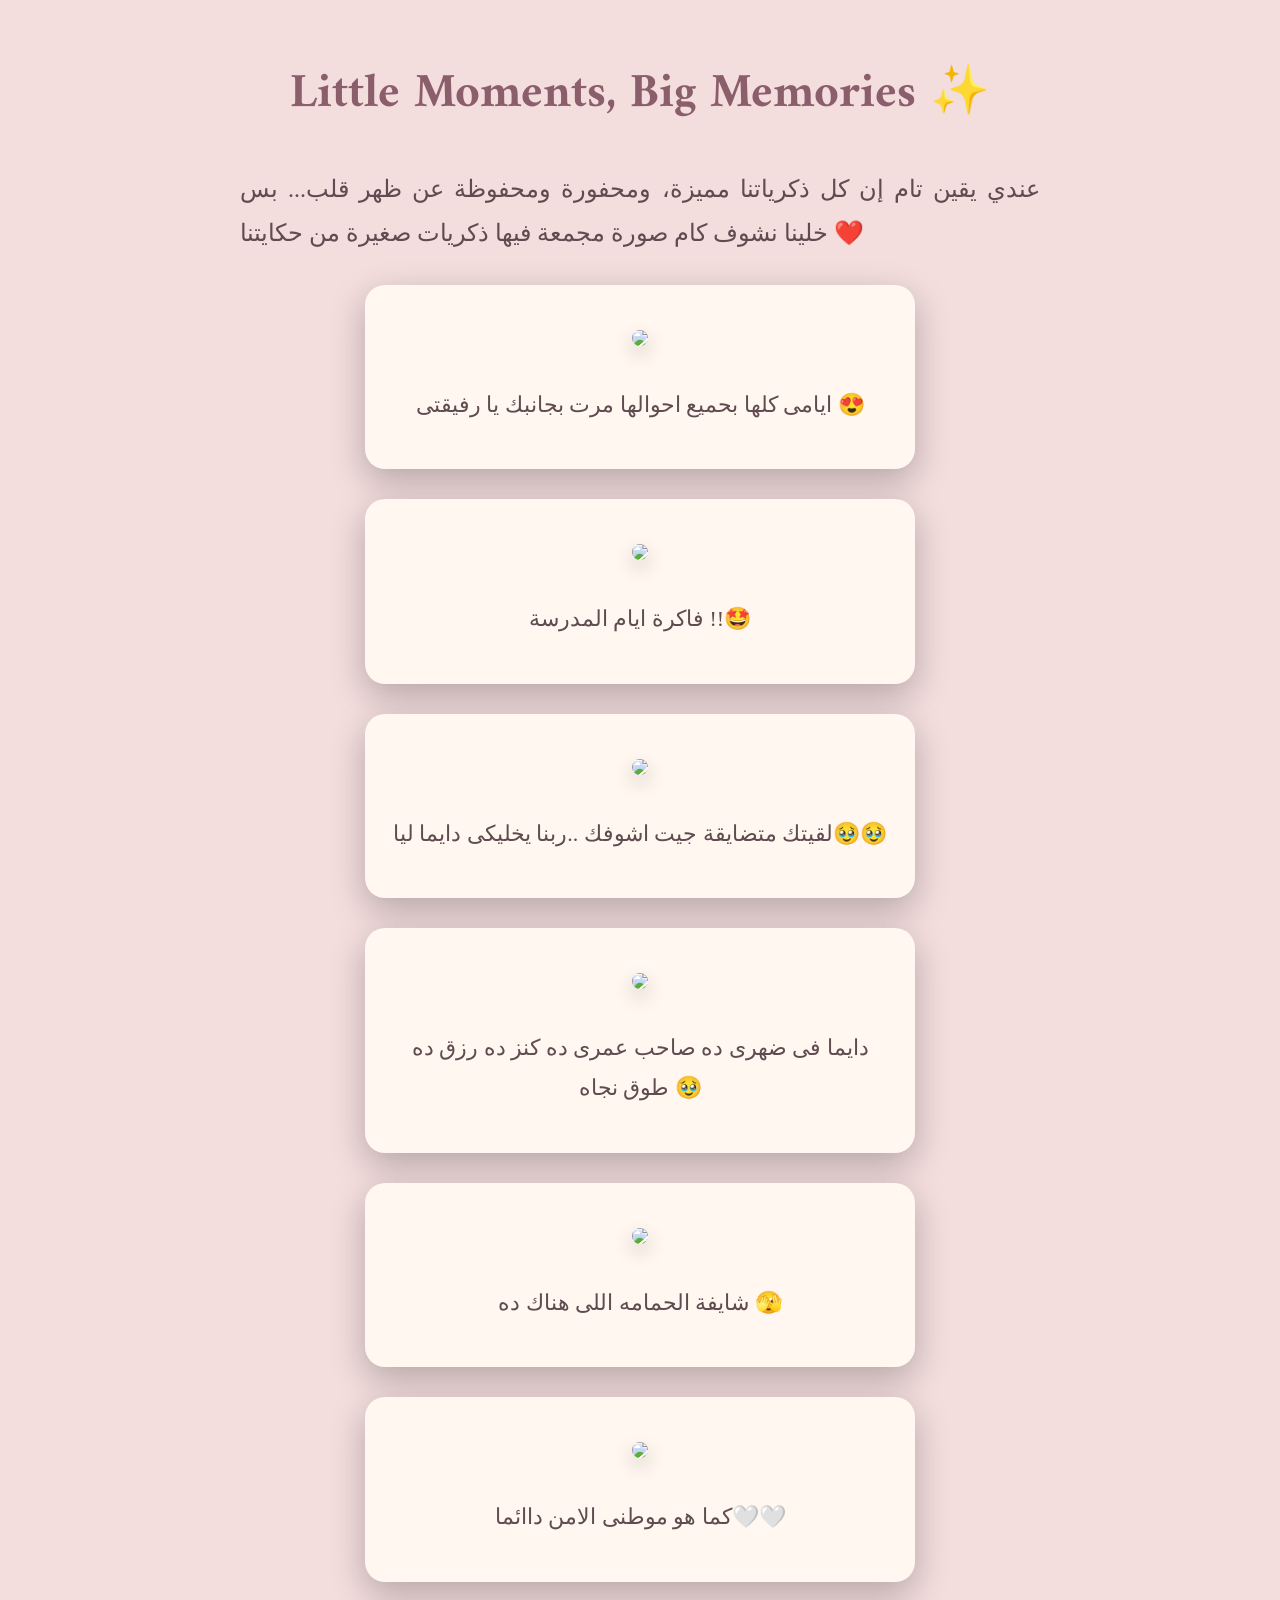
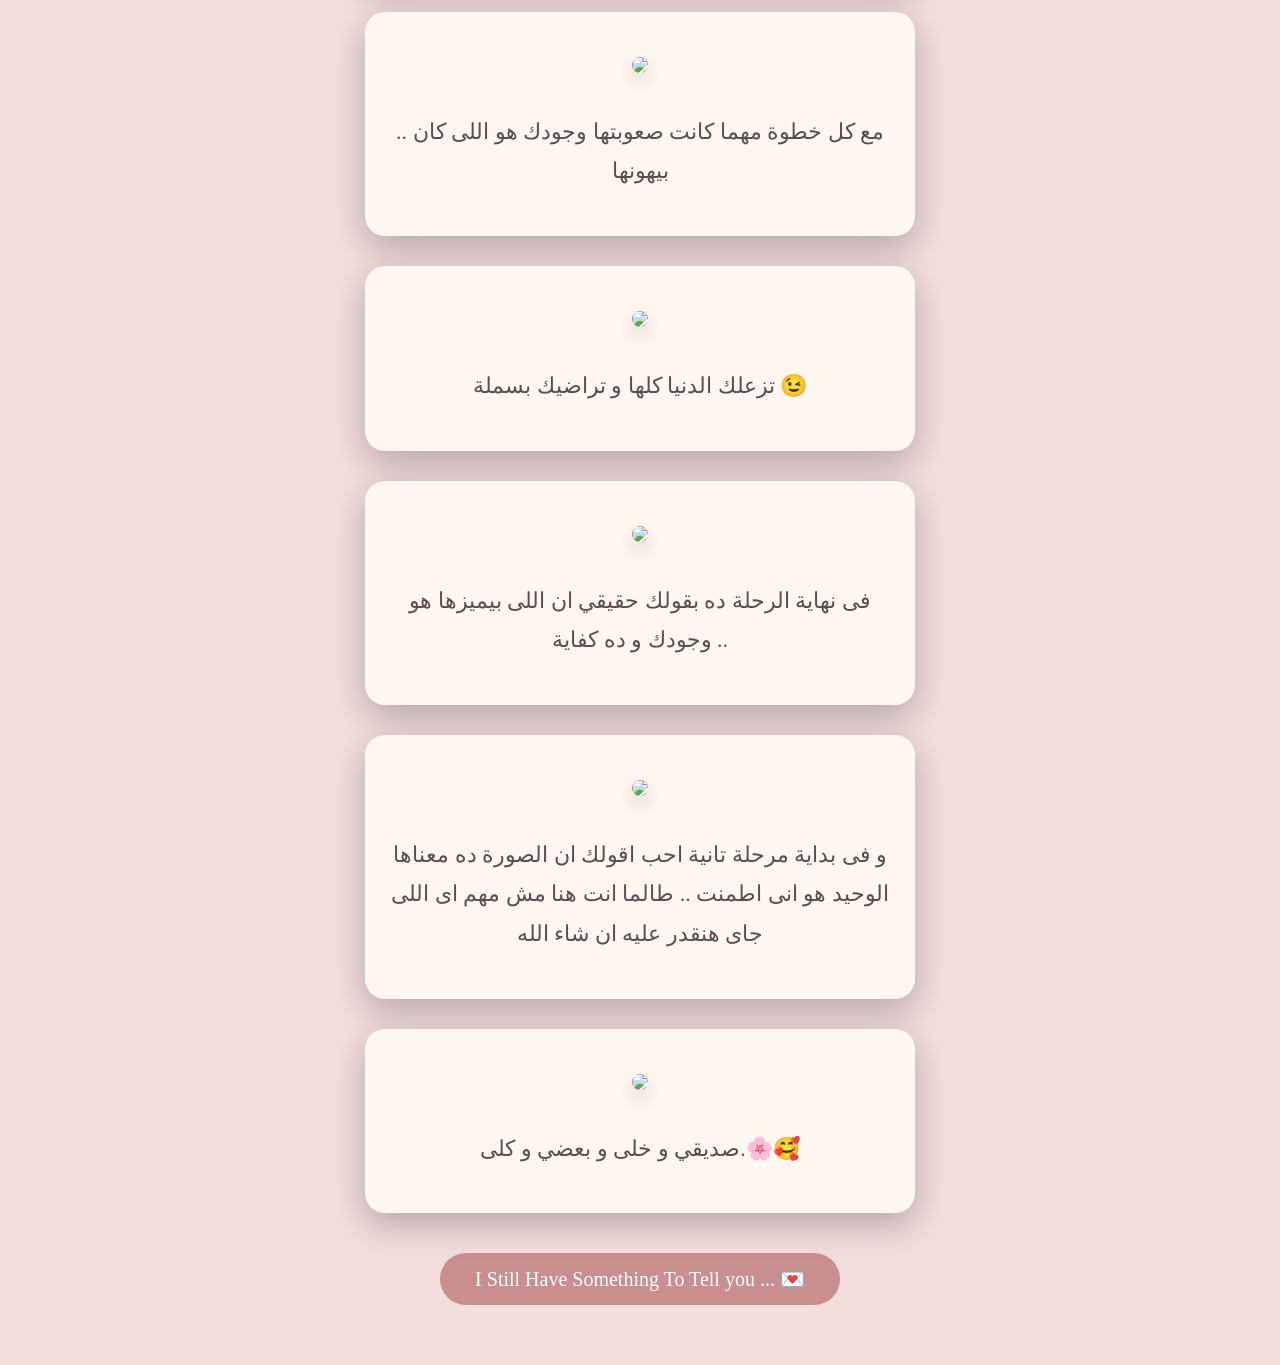
==== memories.html @ 55b47d3a "Add files via upload" ====
<!DOCTYPE html>
<html>
    <head>
       <link rel="stylesheet" href="style.css">
    </head>

    <body>
        <h1>
            Little Moments, Big Memories ✨
        </h1>

        <p>
        
         عندي يقين تام إن كل ذكرياتنا مميزة، ومحفورة ومحفوظة عن ظهر قلب...
          بس خلينا نشوف كام صورة مجمعة فيها ذكريات صغيرة من حكايتنا ❤️  

        </p>

         <div class="memory">
        <img src="images/1.jpg">
        <p>
            ايامى كلها بحميع احوالها مرت بجانبك يا رفيقتى 😍
        </p>
         </div>

         <div class="memory">
        <img src="images/2.jpg">
        <p>
           فاكرة ايام المدرسة !!🤩
        </p>
        </div>

        <div class="memory">
        <img src="images/3.jpg">
        <p>
           لقيتك متضايقة جيت اشوفك ..ربنا يخليكى دايما ليا🥹🥹
        </p>
        </div>

        <div class="memory">
        <img src="images/4.jpg">
        <p>
            دايما فى ضهرى ده صاحب عمرى ده كنز ده رزق ده طوق نجاه 🥹
        </p>
        </div>

        <div class="memory">
        <img src="images/5.jpg">
        <p>
            شايفة الحمامه اللى هناك ده 🫣
        </p>
        </div>

        <div class="memory">
        <img src="images/6.jpg">
        <P>
            كما هو موطنى الامن داائما🤍🤍
        </P>
        </div>

        <div class="memory">
        <img src="images/7.jpg">
        <P>
           .. مع كل خطوة مهما كانت صعوبتها وجودك هو اللى كان بيهونها 
        </P>
        </div>

        <div class="memory">
        <img src="images/8.jpg">
        <P>
            تزعلك الدنيا كلها و تراضيك بسملة 😉
        </P>
        </div>

        <div class="memory">
        <img src="images/9.jpg">
        <P>
            فى نهاية الرحلة ده بقولك حقيقي ان اللى بيميزها هو وجودك و ده كفاية ..
        </P>
        </div>

        <div class="memory">
        <img src="images/10.jpg">
        <P>
           و فى بداية مرحلة تانية احب اقولك ان الصورة ده معناها الوحيد هو انى اطمنت .. طالما انت هنا مش مهم اى اللى جاى هنقدر عليه ان شاء الله 
        </P>
        </div>

        <div class="memory">
        <img src="images/11.jpg">
        <P>
          صديقي و خلى و بعضي و كلى.🌸🥰
        </P>
        </div>
        
        <a class="btn" href="letter.html">
         I Still Have Something To Tell you ... 💌
        </a>
        <script src="script.js"></script>
    </body>

</html>
---- style.css ----
@import url('https://fonts.googleapis.com/css2?family=Playfair+Display:wght@500;700&display=swap');
@import url('https://fonts.googleapis.com/css2?family=Amiri:wght@400;700&display=swap');
body{
 background-color: #F3DDDD;
    margin: 0;
    padding: 20px;
    text-align: center;
}
 h1{
    color: #8B5E6C;
    font-size: 48px;
}
h1, .ending{
    font-family: 'Amiri', serif;
}
 p{
    color: #5F4B50;
    font-size: 24px;
    line-height: 1.8;
    text-align: justify;
    max-width: 800px;
    margin: 20px auto;
}
.container{
    margin-top: 120px;
}
.container p:first-of-type{
    font-size: 28px;
}
.container p{
    text-align: center;
    font-size: 24px;
}
 .letter{
    background-color: white;
    padding: 30px;
    border-radius: 20px;
    border: 1px solid #E8CFCF;
    box-shadow: 0 15px 45px rgba(0,0,0,0.3);
    max-width: 850px;
    margin: 30px auto;
}
img{
    width: 350px;
    border-radius: 15px;
    box-shadow: 0 8px 20px rgba(0,0,0,0.2);
    margin: 20px auto;
}
 .memory{
    background-color: #FFF7F0;
    padding: 25px;
    border-radius: 20px;
    box-shadow: 0 12px 35px rgba(0,0,0,0.25);
    max-width: 500px;
    margin: 30px auto;

    opacity: 0;
    transform: translateY(50px);
    transition: 1s;
}

.memory.show{
    opacity: 1;
    transform: translateY(0);
}

.memory p{
    text-align: center;
    font-size: 22px;
    margin-top: 15px;
}
 .memory img{
    width: 100%;
    max-width: 350px;
}
.memory img{
    transition: 0.4s;
}
.memory img:hover{
    transform: scale(1.03);
    box-shadow: 0 15px 35px rgba(0,0,0,0.3);
}
 .video-card{
    background-color: #FFF7F0;
    padding: 25px;
    border-radius: 20px;
    box-shadow: 0 12px 35px rgba(0,0,0,0.25);
    max-width: 500px;
    margin: 30px auto;
}

.video-card video{
    width: 100%;
    border-radius: 15px;
}

.video-card p{
    text-align: center;
    font-size: 28px;
    margin-top: 15px;
}
 .ending{
    text-align: center;
    font-size: 30px;
    font-weight: bold;
    line-height: 1.8;
    margin-top: 50px;
    color: #5F4B50;
    font-family: 'Playfair Display', serif;
}
 .ending{
    text-align: center;
    font-size: 32px;
    font-weight: bold;
    line-height: 1.8;
    margin-top: 50px;
    color: #5F4B50;
    font-family: 'Aref Ruqaa', serif;
}
 .btn{
    display: block;
    width: fit-content;
    background-color: #C98F8F;
    color: white;
    text-decoration: none;
    padding: 14px 35px;
    border-radius: 30px;
    font-size: 20px;
    margin: 40px auto;
    transition: 0.3s;
}
 .btn:hover{
    background-color: #B77A7A;
    transform: translateY(-3px);
}
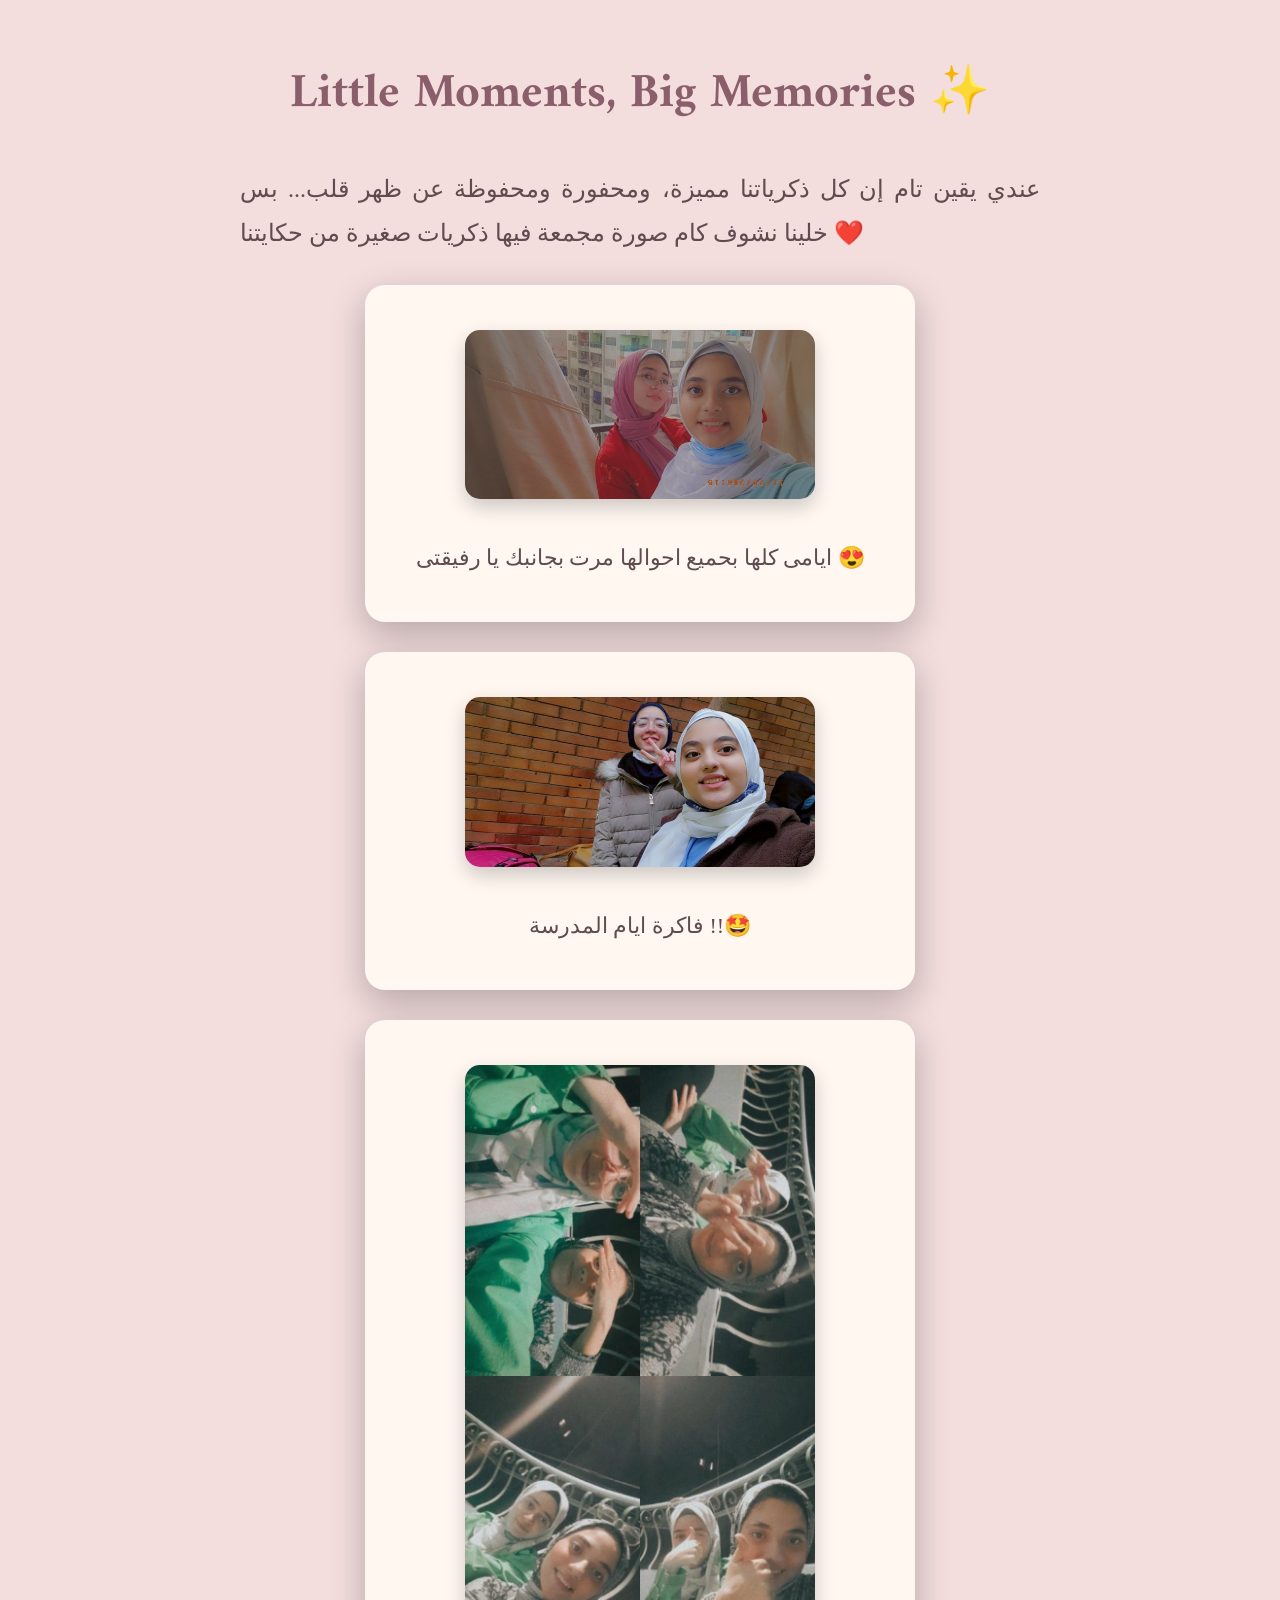
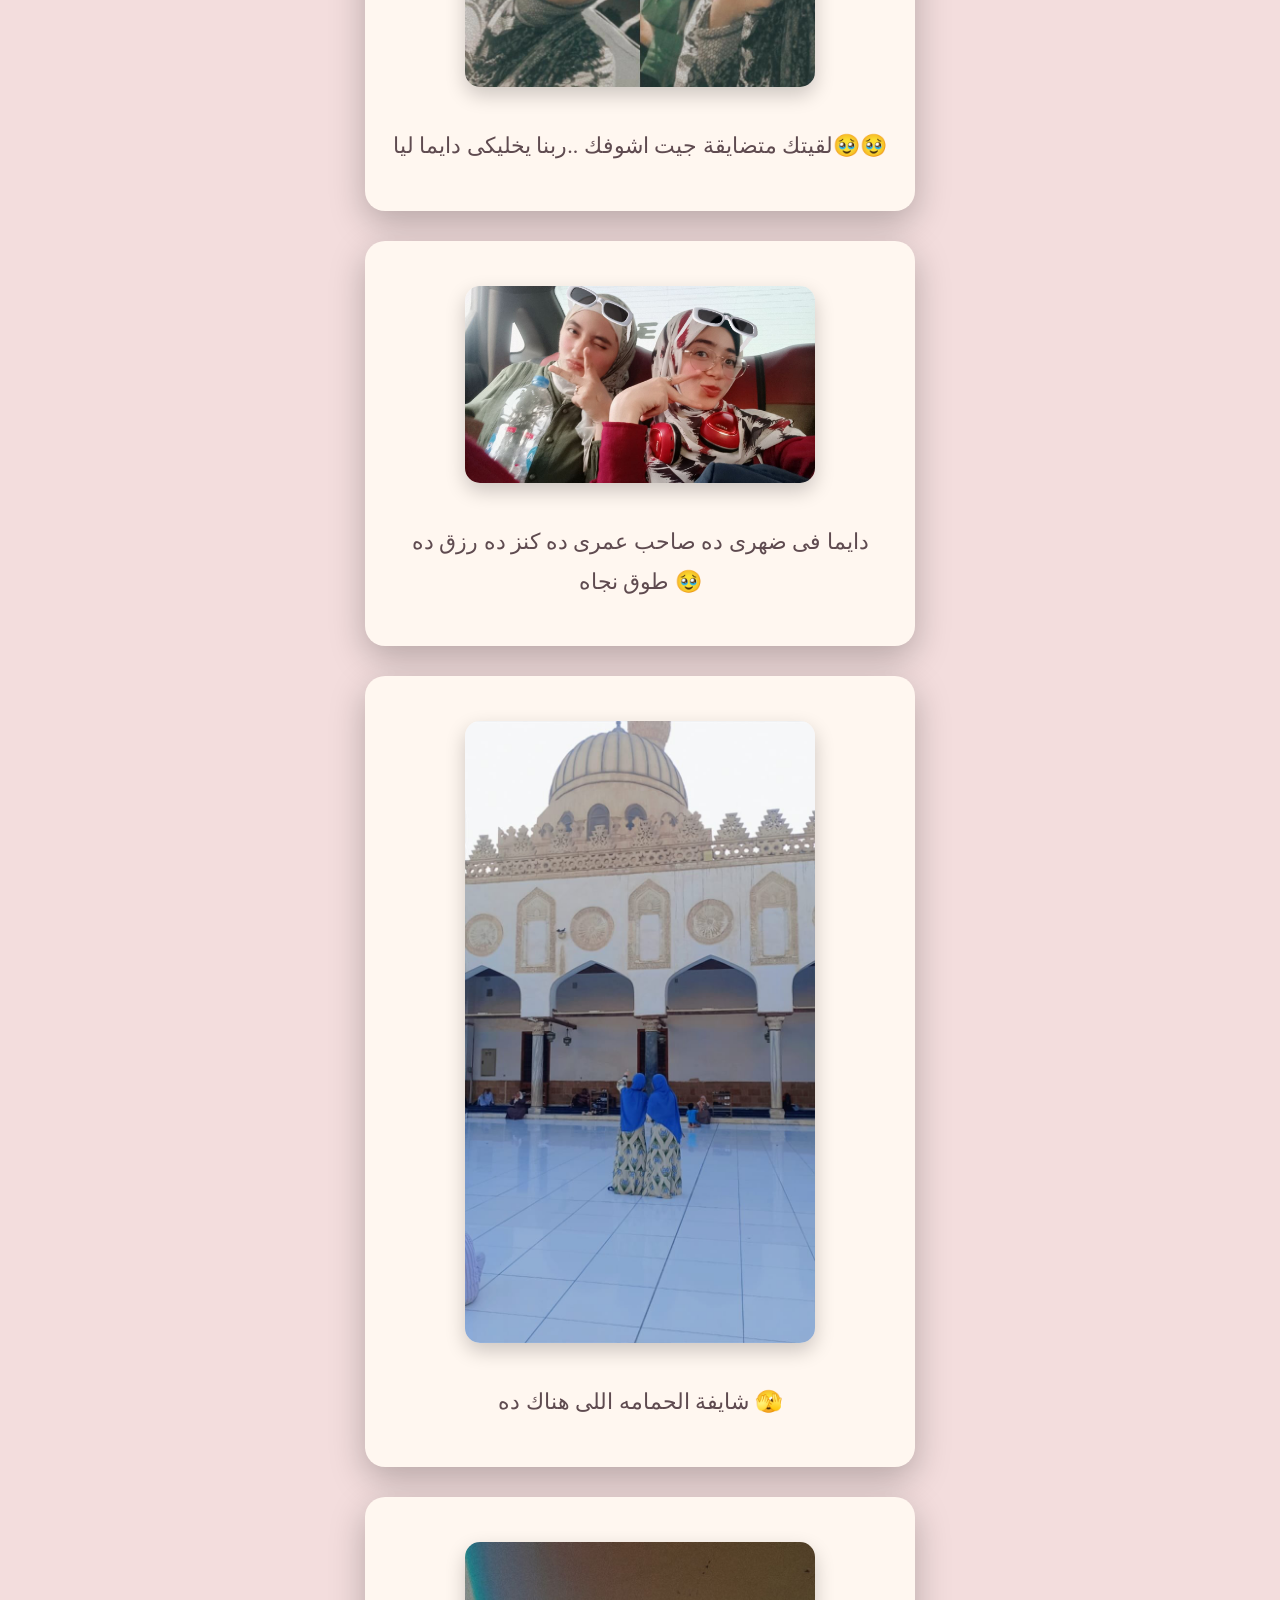
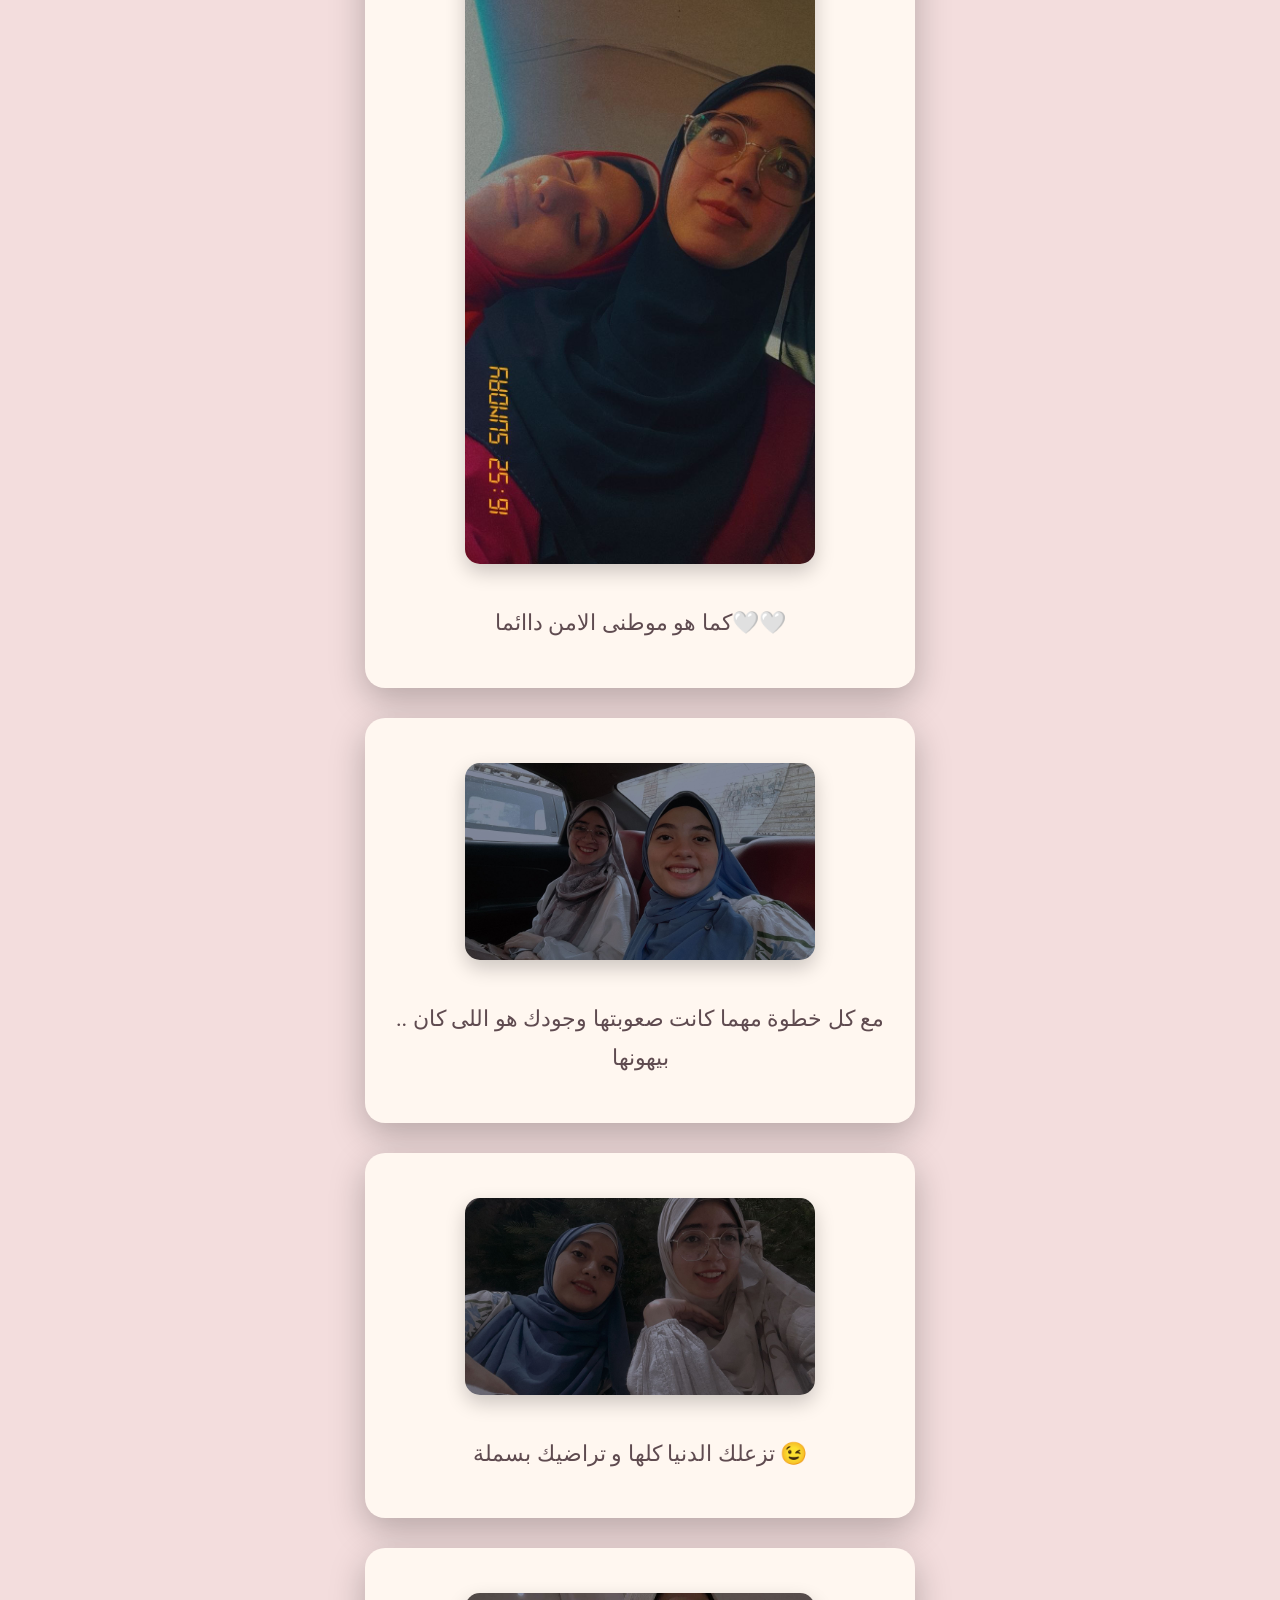
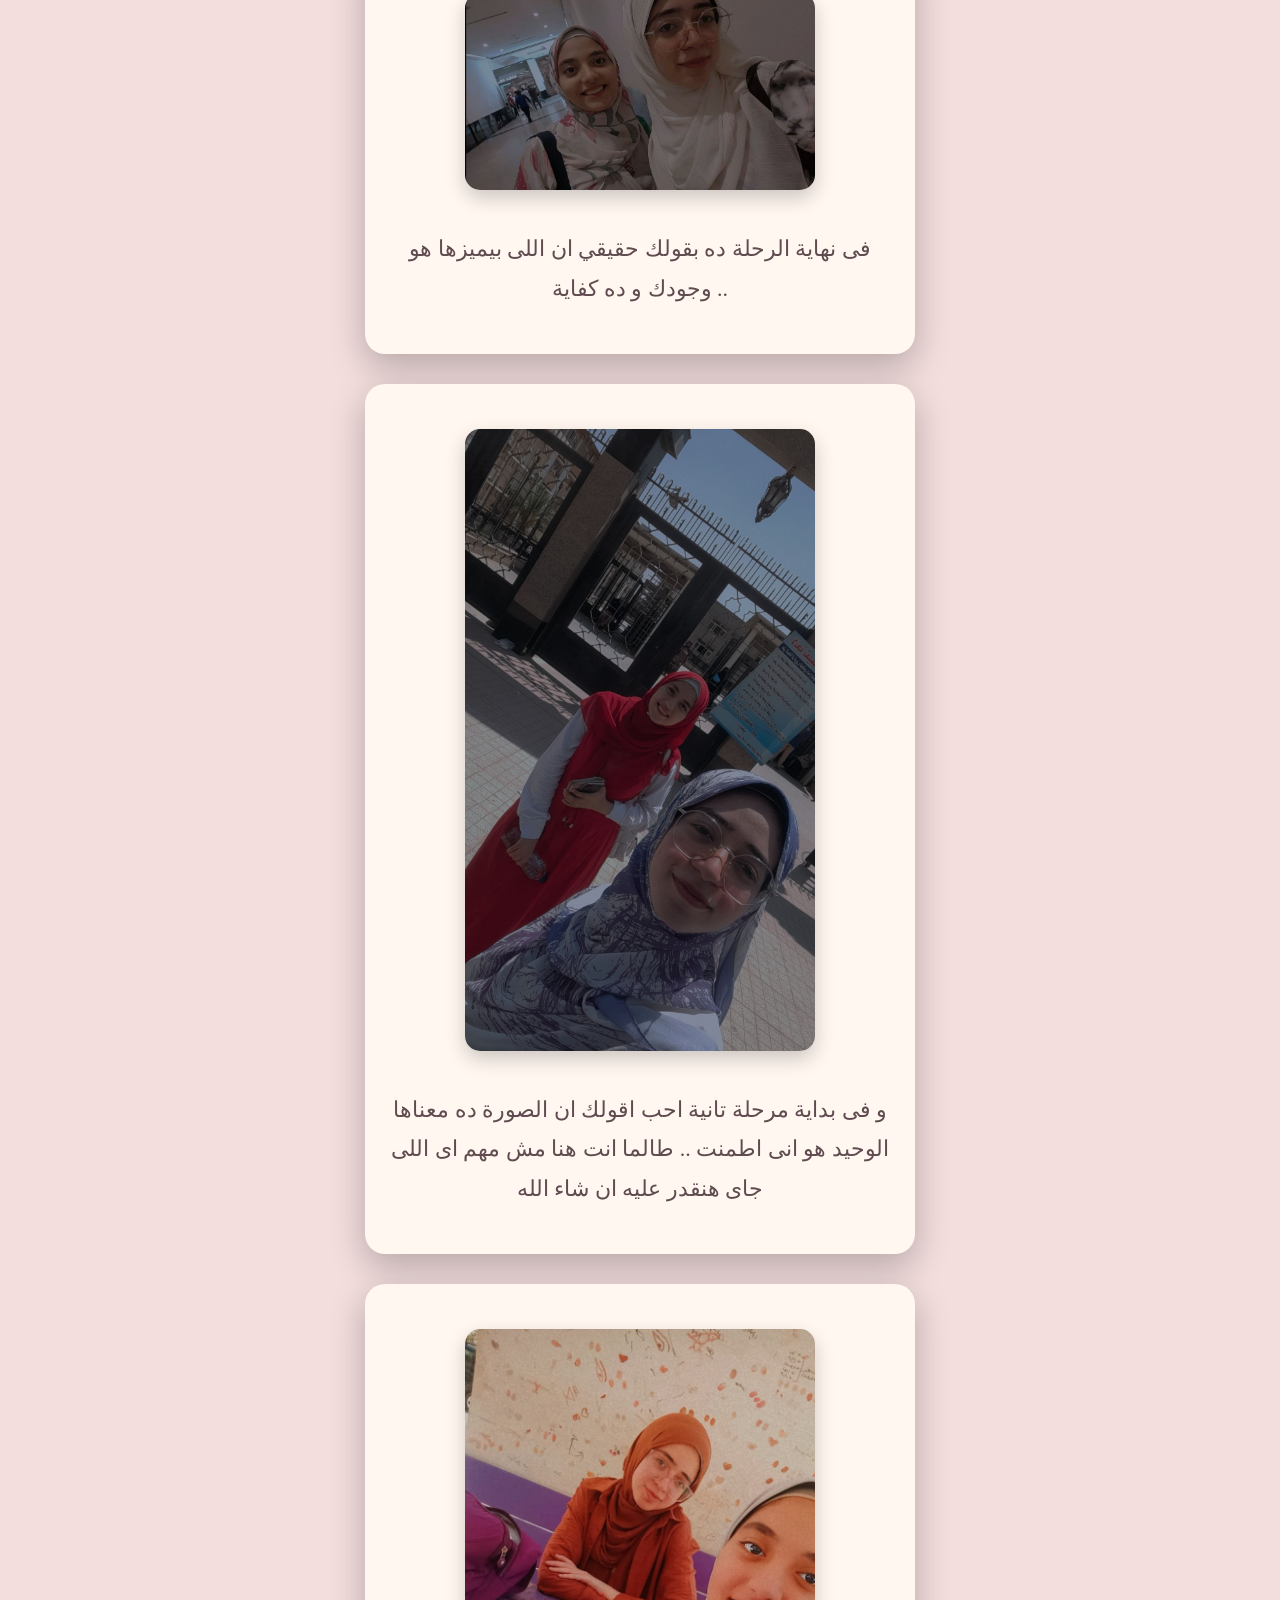
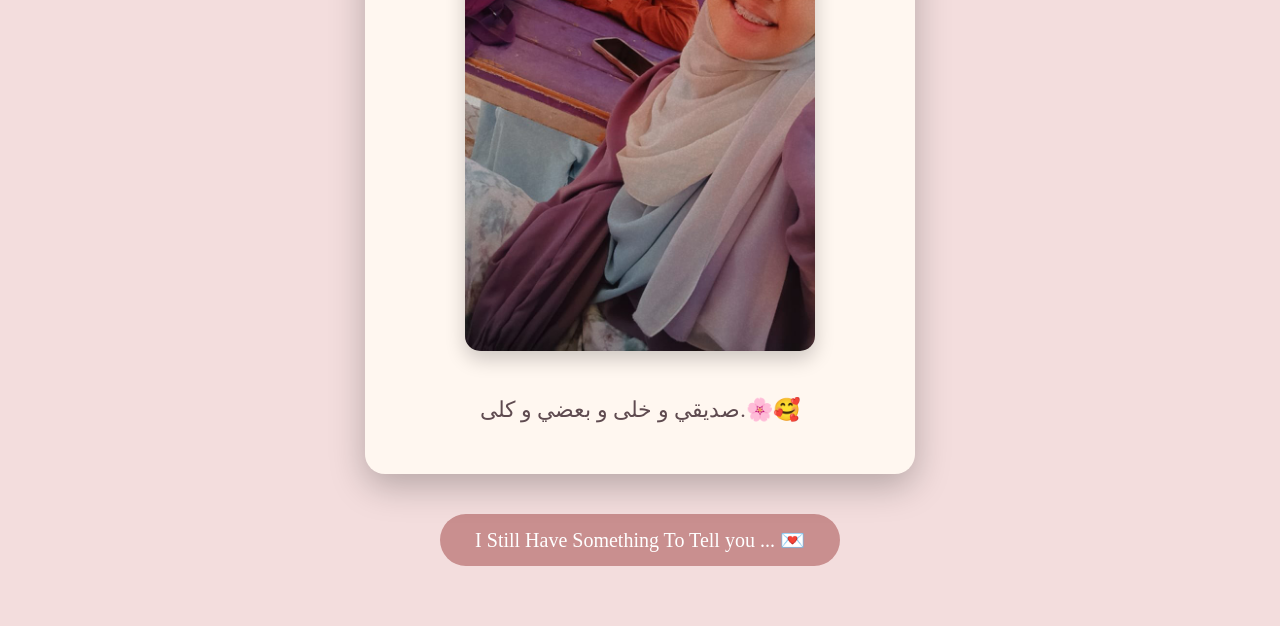
==== commit 0a1e2007: "Add files via upload" ====
--- a/memories.html
+++ b/memories.html
@@ -17,77 +17,77 @@
         </p>
 
          <div class="memory">
-        <img src="images/1.jpg">
+        <img src="1.jpg">
         <p>
             ايامى كلها بحميع احوالها مرت بجانبك يا رفيقتى 😍
         </p>
          </div>
 
          <div class="memory">
-        <img src="images/2.jpg">
+        <img src="2.jpg">
         <p>
            فاكرة ايام المدرسة !!🤩
         </p>
         </div>
 
         <div class="memory">
-        <img src="images/3.jpg">
+        <img src="3.jpg">
         <p>
            لقيتك متضايقة جيت اشوفك ..ربنا يخليكى دايما ليا🥹🥹
         </p>
         </div>
 
         <div class="memory">
-        <img src="images/4.jpg">
+        <img src="4.jpg">
         <p>
             دايما فى ضهرى ده صاحب عمرى ده كنز ده رزق ده طوق نجاه 🥹
         </p>
         </div>
 
         <div class="memory">
-        <img src="images/5.jpg">
+        <img src="5.jpg">
         <p>
             شايفة الحمامه اللى هناك ده 🫣
         </p>
         </div>
 
         <div class="memory">
-        <img src="images/6.jpg">
+        <img src="6.jpg">
         <P>
             كما هو موطنى الامن داائما🤍🤍
         </P>
         </div>
 
         <div class="memory">
-        <img src="images/7.jpg">
+        <img src="7.jpg">
         <P>
            .. مع كل خطوة مهما كانت صعوبتها وجودك هو اللى كان بيهونها 
         </P>
         </div>
 
         <div class="memory">
-        <img src="images/8.jpg">
+        <img src="8.jpg">
         <P>
             تزعلك الدنيا كلها و تراضيك بسملة 😉
         </P>
         </div>
 
         <div class="memory">
-        <img src="images/9.jpg">
+        <img src="9.jpg">
         <P>
             فى نهاية الرحلة ده بقولك حقيقي ان اللى بيميزها هو وجودك و ده كفاية ..
         </P>
         </div>
 
         <div class="memory">
-        <img src="images/10.jpg">
+        <img src="10.jpg">
         <P>
            و فى بداية مرحلة تانية احب اقولك ان الصورة ده معناها الوحيد هو انى اطمنت .. طالما انت هنا مش مهم اى اللى جاى هنقدر عليه ان شاء الله 
         </P>
         </div>
 
         <div class="memory">
-        <img src="images/11.jpg">
+        <img src="11.jpg">
         <P>
           صديقي و خلى و بعضي و كلى.🌸🥰
         </P>
